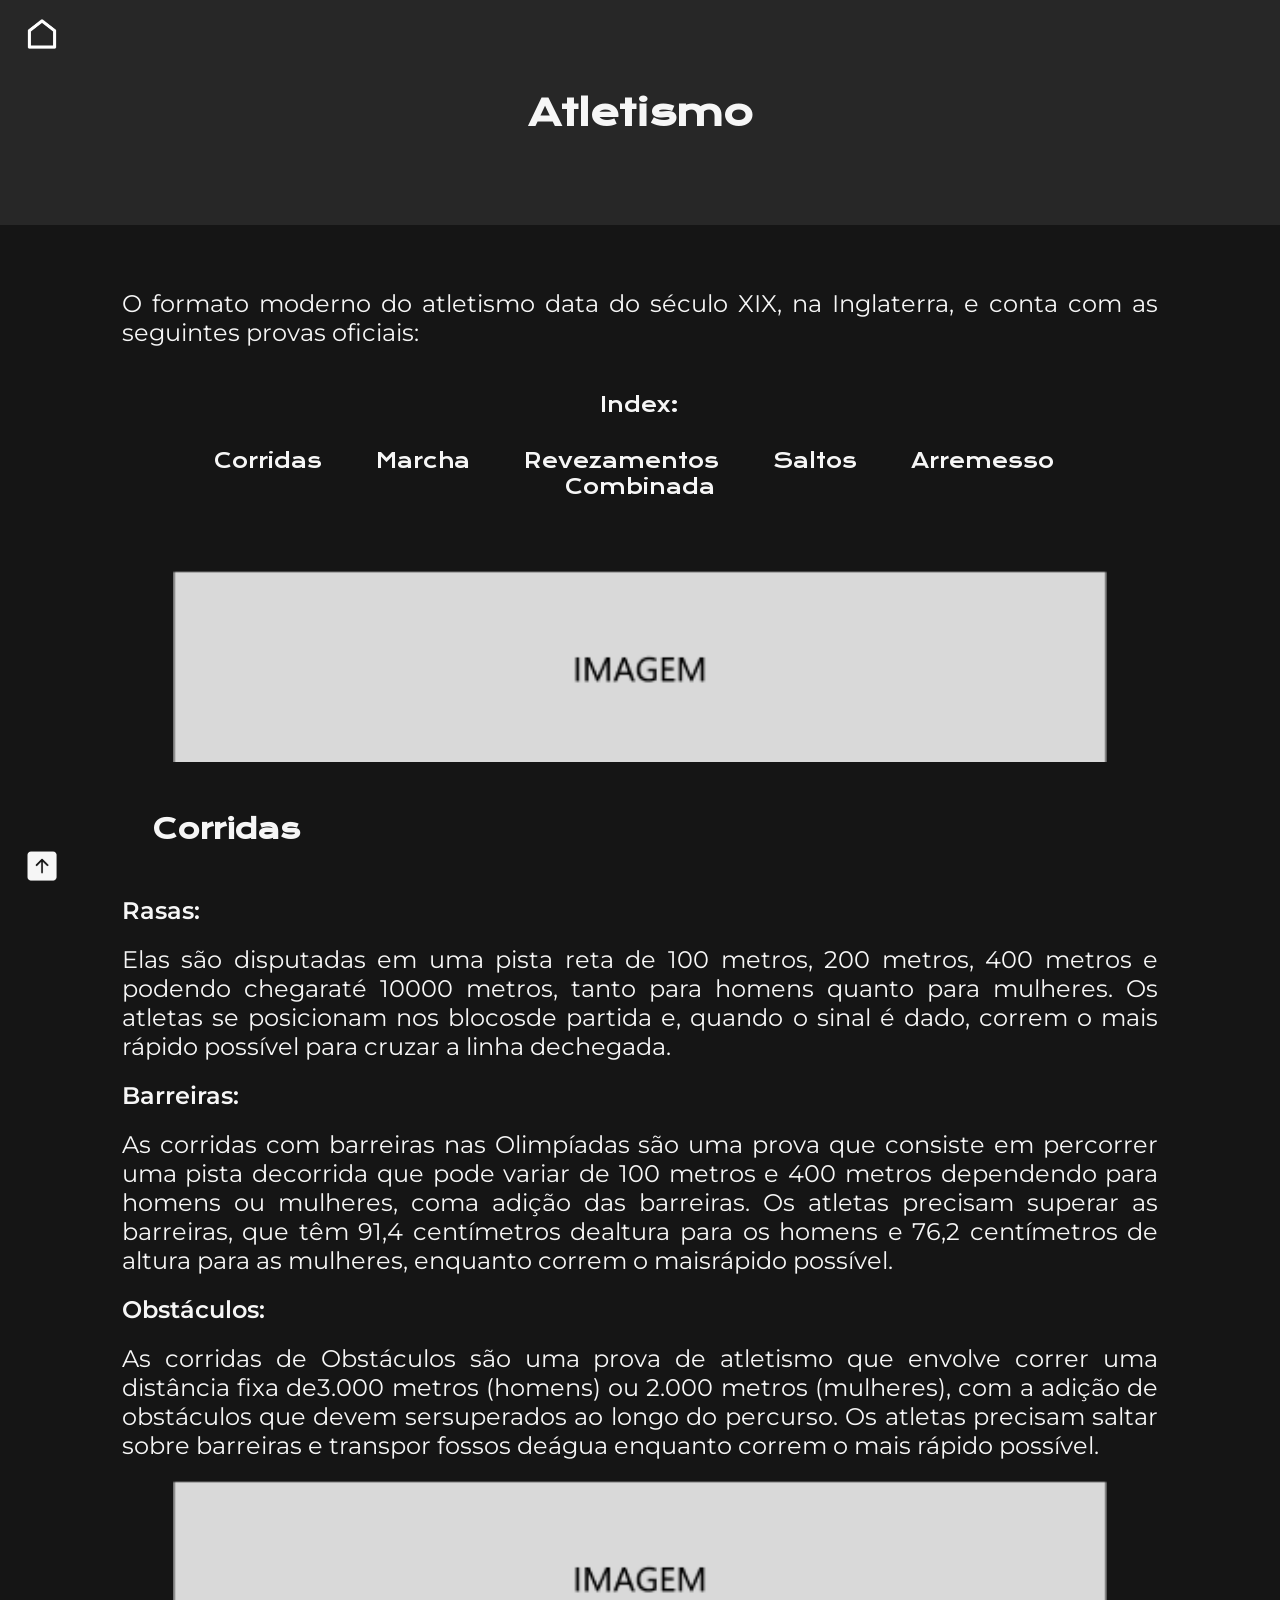
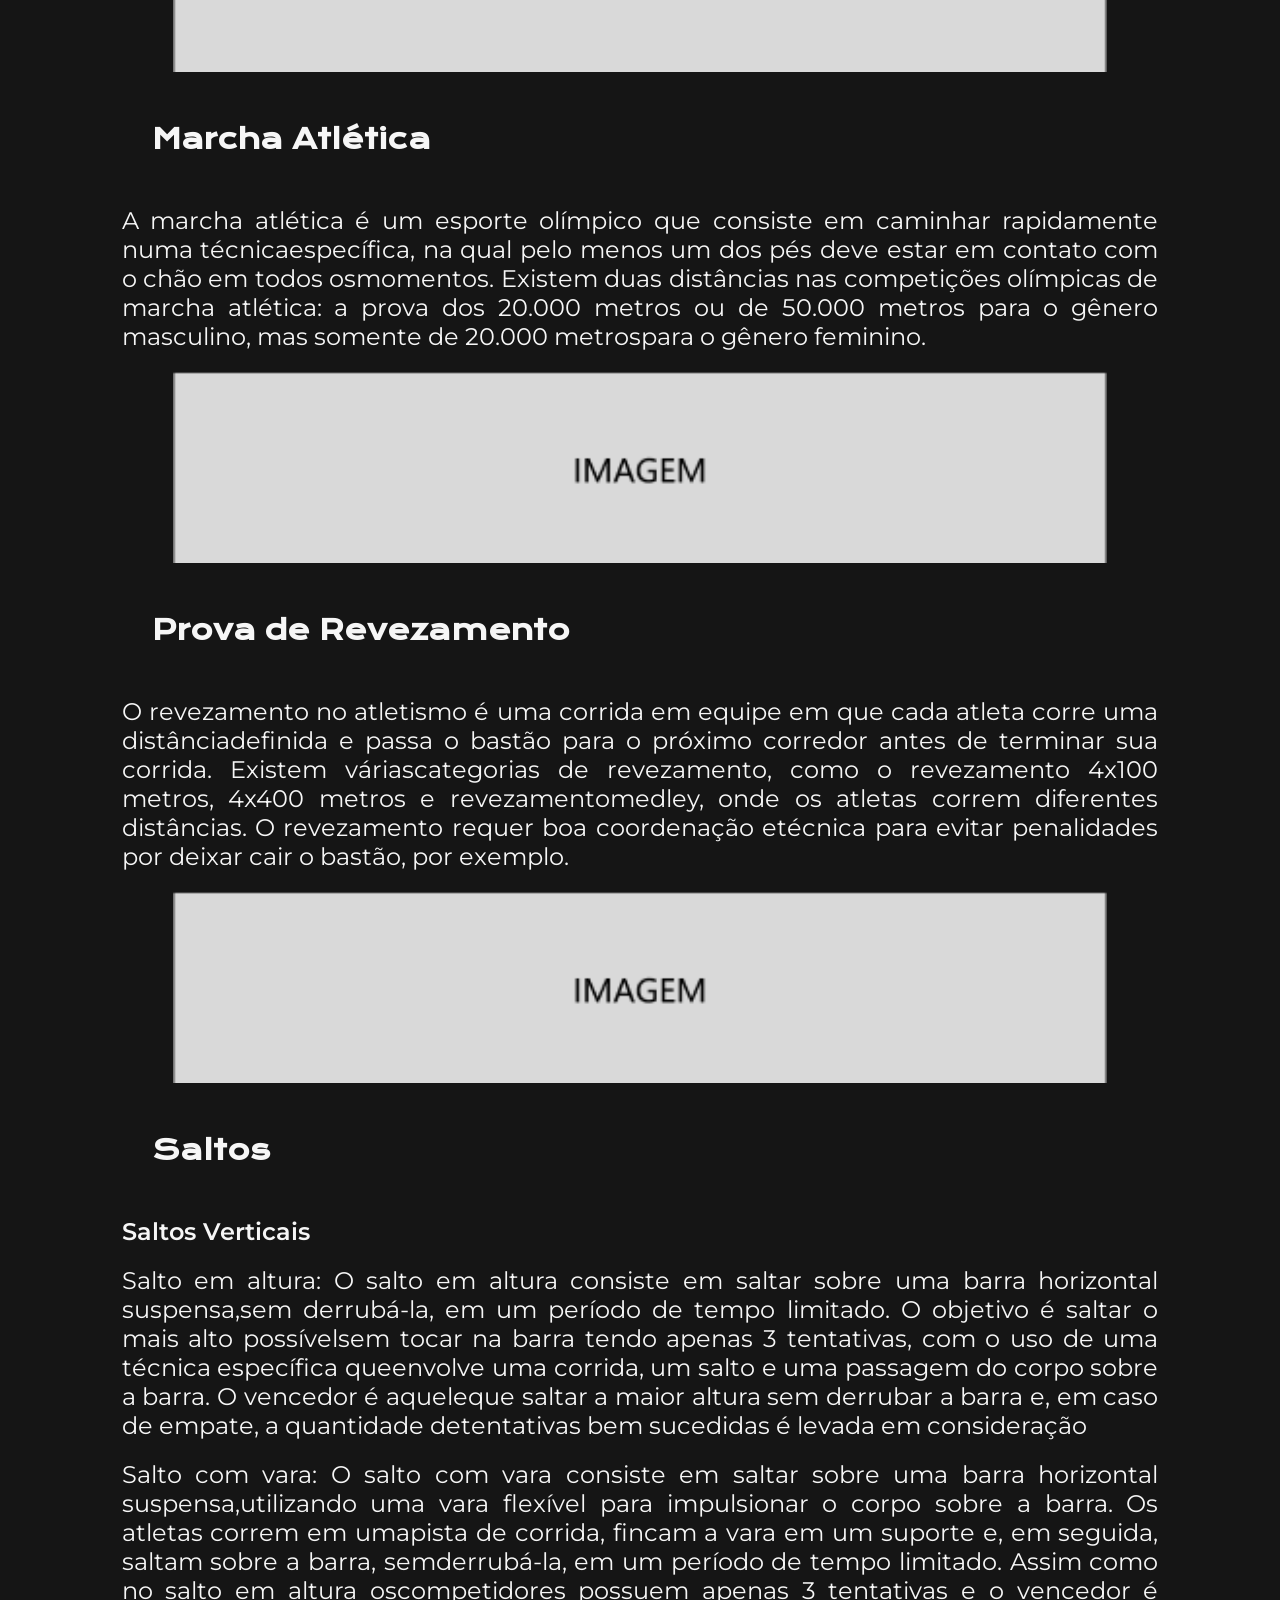
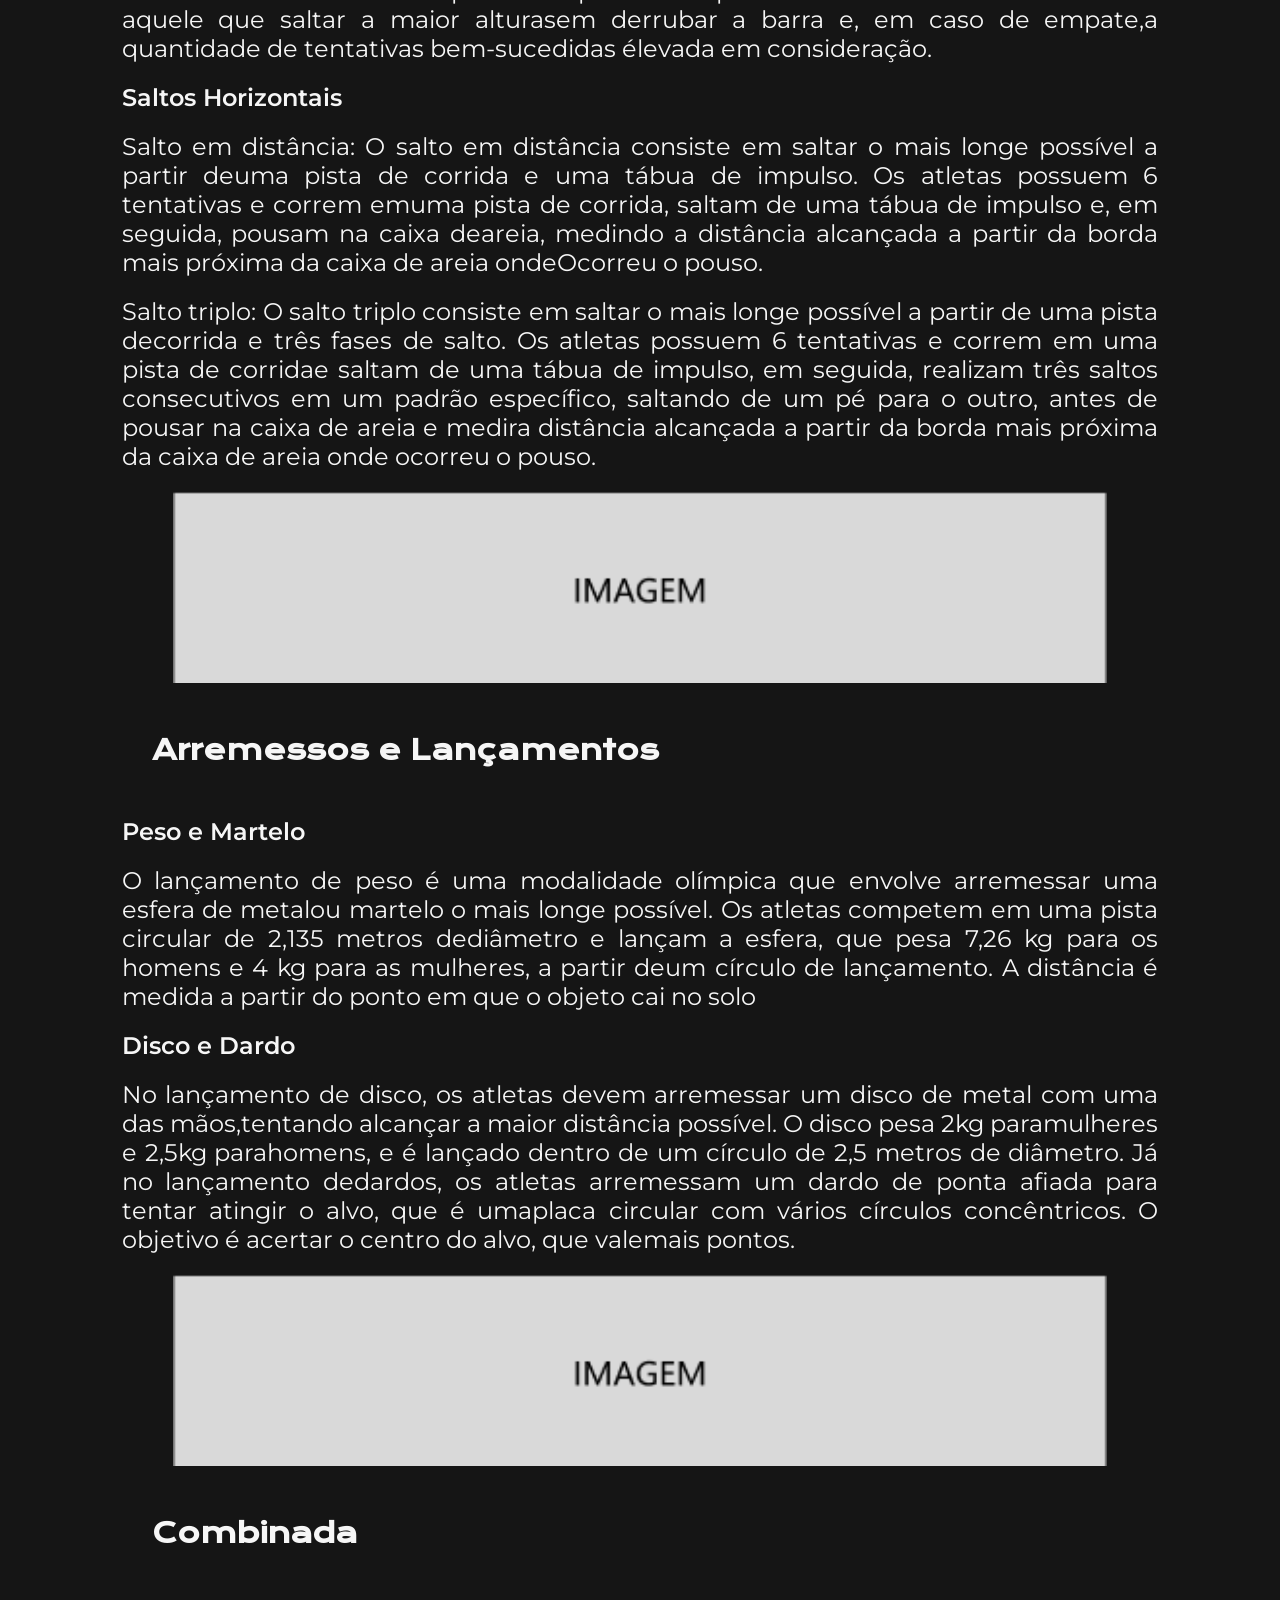
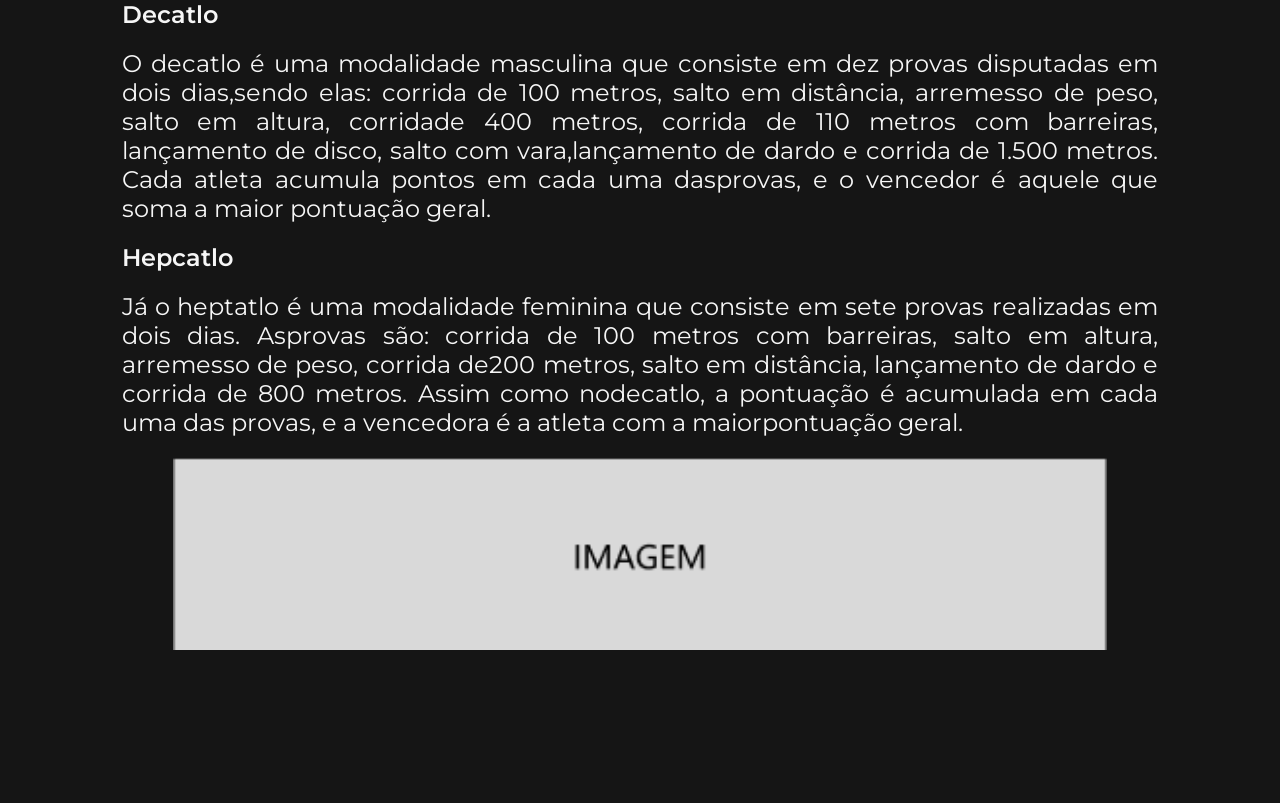
==== html/atletismo.html @ 72bf16f4 "projeto" ====
<!DOCTYPE html>
<html lang="pt-BR">
<head>
    <meta charset="UTF-8">
    <meta http-equiv="X-UA-Compatible" content="IE=edge">
    <meta name="viewport" content="width=device-width, initial-scale=1.0">
    <title>Atletismo</title>
    <link rel="stylesheet" href="/styles/style.css">
</head>
<body>

<header id="topo" class="cabecalho">
        <a href="/html/menu.html"><img class="botao__cabecalho" src="/assets/home.png" alt=""></a>
        <h1 class="apresentacao__conteudo__titulo">Atletismo</h1> 

</header>


<main class="apresentacao">
    <section class="apresentacao__conteudo">

        <p class="apresentacao__conteudo__texto">O formato moderno do atletismo data do século XIX, na Inglaterra, e conta com as seguintes provas oficiais:</p> 

        <div class="index__paginas">
            <p class="index">Index:</p>
            <a href="#corrida" class="index">Corridas</a>
            <a href="#mar__atle" class="index">Marcha</a>
            <a href="#revez" class="index">Revezamentos</a>
            <a href="#saltos" class="index">Saltos</a>
            <a href="#arrem__lanca" class="index">Arremesso</a>⠀
            <a href="#comb" class="index">Combinada</a>
        </div>


        <img class="imagens" src="/assets/imagem__placeholder.png" alt="">

        <!-- Corridas -->
        <h2 id="corrida" class="subtitulo"><strong class="destaque__texto">Corridas</strong></h2>

        <p class="apresentacao__conteudo__texto"><strong class="destaque__texto">Rasas:</strong></p>

        <p class="apresentacao__conteudo__texto">Elas são disputadas em uma pista reta de 100 metros, 200 metros, 400 metros e podendo chegaraté 10000 metros, tanto para homens quanto para mulheres. Os atletas se posicionam nos blocosde partida e, quando o sinal é dado, correm o mais rápido possível para cruzar a linha dechegada.</p>

        <p class="apresentacao__conteudo__texto"><strong class="destaque__texto">Barreiras:</strong></p>

        <p class="apresentacao__conteudo__texto">As corridas com barreiras nas Olimpíadas são uma prova que consiste em percorrer uma pista decorrida que pode variar de 100 metros e 400 metros dependendo para homens ou mulheres, coma adição das barreiras. Os atletas precisam superar as barreiras, que têm 91,4 centímetros dealtura para os homens e 76,2 centímetros de altura para as mulheres, enquanto correm o maisrápido possível.</p>  

        <p class="apresentacao__conteudo__texto"><strong class="destaque__texto">Obstáculos:</strong></p>
        
        <p class="apresentacao__conteudo__texto">As corridas de Obstáculos são uma prova de atletismo que envolve correr uma distância fixa de3.000 metros (homens) ou 2.000 metros (mulheres), com a adição de obstáculos que devem sersuperados ao longo do percurso. Os atletas precisam saltar sobre barreiras e transpor fossos deágua enquanto correm o mais rápido possível.</p>




        <img class="imagens" src="/assets/imagem__placeholder.png" alt="">



        <!-- Marcha Atlética -->
        <h2 id="mar__atle" class="subtitulo"><strong class="destaque__texto">Marcha Atlética</strong></h2>

        <p class="apresentacao__conteudo__texto">A marcha atlética é um esporte olímpico que consiste em caminhar rapidamente numa técnicaespecífica, na qual pelo menos um dos pés deve estar em contato com o chão em todos osmomentos. Existem duas distâncias nas competições olímpicas de marcha atlética: a prova dos 20.000 metros ou de 50.000 metros para o gênero masculino, mas somente de 20.000 metrospara o gênero feminino.</p>



        <img class="imagens" src="/assets/imagem__placeholder.png" alt="">



        <!-- Prova de Revezamento -->
        <h2 id="revez" class="subtitulo"><strong class="destaque__texto">Prova de Revezamento </strong></h2>

        <p class="apresentacao__conteudo__texto">O revezamento no atletismo é uma corrida em equipe em que cada atleta corre uma distânciadefinida e passa o bastão para o próximo corredor antes de terminar sua corrida. Existem váriascategorias de revezamento, como o revezamento 4x100 metros, 4x400 metros e revezamentomedley, onde os atletas correm diferentes distâncias. O revezamento requer boa coordenação etécnica para evitar penalidades por deixar cair o bastão, por exemplo.</p>


        <img class="imagens" src="/assets/imagem__placeholder.png" alt="">


        <!-- Saltos -->
        <h2 id="saltos" class="subtitulo"><strong class="destaque__texto">Saltos </strong></h2>

        <p class="apresentacao__conteudo__texto"><strong class="destaque__texto">Saltos Verticais</strong></p>
        
        <p class="apresentacao__conteudo__texto">Salto em altura: O salto em altura consiste em saltar sobre uma barra horizontal suspensa,sem derrubá-la, em um período de tempo limitado. O objetivo é saltar o mais alto possívelsem tocar na barra tendo apenas 3 tentativas, com o uso de uma técnica específica queenvolve uma corrida, um salto e uma passagem do corpo sobre a barra. O vencedor é aqueleque saltar a maior altura sem derrubar a barra e, em caso de empate, a quantidade detentativas bem sucedidas é levada em consideração</p>

        <p class="apresentacao__conteudo__texto">Salto com vara: O salto com vara consiste em saltar sobre uma barra horizontal suspensa,utilizando uma vara flexível para impulsionar o corpo sobre a barra. Os atletas correm em umapista de corrida, fincam a vara em um suporte e, em seguida, saltam sobre a barra, semderrubá-la, em um período de tempo limitado. Assim como no salto em altura oscompetidores possuem apenas 3 tentativas e o vencedor é aquele que saltar a maior alturasem derrubar a barra e, em caso de empate,a quantidade de tentativas bem-sucedidas élevada em consideração.</p>


        <p class="apresentacao__conteudo__texto"><strong class="destaque__texto">Saltos Horizontais</strong></p>

        <p class="apresentacao__conteudo__texto">Salto em distância: O salto em distância consiste em saltar o mais longe possível a partir deuma pista de corrida e uma tábua de impulso. Os atletas possuem 6 tentativas e correm emuma pista de corrida, saltam de uma tábua de impulso e, em seguida, pousam na caixa deareia, medindo a distância alcançada a partir da borda mais próxima da caixa de areia ondeOcorreu o pouso.</p>

       <p class="apresentacao__conteudo__texto">Salto triplo: O salto triplo consiste em saltar o mais longe possível a partir de uma pista decorrida e três fases de salto. Os atletas possuem 6 tentativas e correm em uma pista de corridae saltam de uma tábua de impulso, em seguida, realizam três saltos consecutivos em um padrão específico, saltando de um pé para o outro, antes de pousar na caixa de areia e medira distância alcançada a partir da borda mais próxima da caixa de areia onde ocorreu o pouso.</p>

        <img class="imagens" src="/assets/imagem__placeholder.png" alt="">


        <!-- Arremessos e Lançamentos -->
        <h2 id="arrem__lanca" class="subtitulo"><strong class="destaque__texto">Arremessos e Lançamentos </strong></h2>

        <p class="apresentacao__conteudo__texto"><strong class="destaque__texto">Peso e Martelo</strong></p>

        <p class="apresentacao__conteudo__texto">O lançamento de peso é uma modalidade olímpica que envolve arremessar uma esfera de metalou martelo o mais longe possível. Os atletas competem em uma pista circular de 2,135 metros dediâmetro e lançam a esfera, que pesa 7,26 kg para os homens e 4 kg para as mulheres, a partir deum círculo de lançamento. A distância é medida a partir do ponto em que o objeto cai no solo</p>

        <p class="apresentacao__conteudo__texto"><strong class="destaque__texto">Disco e Dardo</strong></p>

        <p class="apresentacao__conteudo__texto">No lançamento de disco, os atletas devem arremessar um disco de metal com uma das mãos,tentando alcançar a maior distância possível. O disco pesa 2kg paramulheres e 2,5kg parahomens, e é lançado dentro de um círculo de 2,5 metros de diâmetro. Já no lançamento dedardos, os atletas arremessam um dardo de ponta afiada para tentar atingir o alvo, que é umaplaca circular com vários círculos concêntricos. O objetivo é acertar o centro do alvo, que valemais pontos.</p>


        <img class="imagens" src="/assets/imagem__placeholder.png" alt="">


        <!-- Combinada -->
        <h2 id="comb" class="subtitulo"><strong class="destaque__texto">Combinada </strong></h2>

        <p class="apresentacao__conteudo__texto"><strong class="destaque__texto">Decatlo</strong></p>

        <p class="apresentacao__conteudo__texto">O decatlo é uma modalidade masculina que consiste em dez provas disputadas em dois dias,sendo elas: corrida de 100 metros, salto em distância, arremesso de peso, salto em altura, corridade 400 metros, corrida de 110 metros com barreiras, lançamento de disco, salto com vara,lançamento de dardo e corrida de 1.500 metros. Cada atleta acumula pontos em cada uma dasprovas, e o vencedor é aquele que soma a maior pontuação geral.</p>

        <p class="apresentacao__conteudo__texto"><strong class="destaque__texto">Hepcatlo</strong></p>

        <p class="apresentacao__conteudo__texto">Já o heptatlo é uma modalidade feminina que consiste em sete provas realizadas em dois dias. Asprovas são: corrida de 100 metros com barreiras, salto em altura, arremesso de peso, corrida de200 metros, salto em distância, lançamento de dardo e corrida de 800 metros. Assim como nodecatlo, a pontuação é acumulada em cada uma das provas, e a vencedora é a atleta com a maiorpontuação geral.</p>
    

        <img class="imagens" src="/assets/imagem__placeholder.png" alt="">


    </section>
</main>

<footer class="rodape">
    <a href="#topo"><img class="botao__rodape" src="/assets/seta.png"></a>
</footer>

</body>
</html>
---- styles/style.css ----
@import url('https://fonts.googleapis.com/css2?family=Krona+One&family=Montserrat:wght@400;600&display=swap');


:root {
    --cor-background: #151515;
    --cor-fundo: #272727;
    --cor-texto: #f6f6f6;
    /* --cor-destaque: #ff8a5b; */
    /* --cor-hover: #272727; */

    --fonte-titulo: 'Krona One', sans-serif;
    --fonte-texto: 'Montserrat', sans-serif;
}

* {
    padding: 0;
    margin: 0;
}

html {
    scroll-behavior: smooth;
    box-sizing: border-box;
    height: 100%;
}

body {
    box-sizing: border-box;
    background-color: var(--cor-background);
    color: var(--cor-texto);
    -ms-overflow-style: none;
    scrollbar-width: none;  
}

body::-webkit-scrollbar {
    display: none;
    
}

li {
    margin-bottom: 15px;
}

/* geral inicio */
.apresentacao {
    align-items: center;
    padding: 5%;
    display: flex;
    min-height: 100vh;
    width: 90%;
    margin: 0 auto;
}

.apresentacao__conteudo {
    text-align: start;
    margin: 0 auto;
    width: 90%;
    min-height: 100vh;
    display: flex;
    flex-direction: column;
    gap: 20px;
}

.inicial {
    text-align: start;
    margin: 0 auto;
    width: 100%;
    min-height: 100vh;
    display: flex;
    flex-direction: column;
    gap: 20px;

}

.menu {
    padding: 2%;
}

/* geral fim */

/* pagina inical (inicio) */

.menu__esportes {
    width: 90vw;
    height: 30vh;
    margin: 0 auto;
    display: flex;
    justify-content: center;
    gap: 32px;
}

.menu__olimpiadas {
    width: 90vw;
    height: 30vh;
    margin: 0 auto;
    display: flex;
    justify-content: center;
}

.icone__esportes {
    width: 30vw;
    height: 30vh;
    text-align: center;
    background-color: var(--cor-fundo);
    color: var(--cor-texto);
    font-family: var(--fonte-titulo);
    font-size: 2.5rem;
    border: black 2px solid;
    border-radius: 10px;
}

.icone__esportes:hover {
    cursor: pointer;
    transition: 0.7s;
    width: 35vw;
    height: 30vh;
    align-items: center;
}

.icone__olimpiadas {
    width: 94.5vw;
    height: 30vh;
    text-align: center;
    background-color: var(--cor-fundo);
    color: var(--cor-texto);
    font-family: var(--fonte-titulo);
    font-size: 2.5rem;
    border: black 2px solid;
    border-radius: 10px;
}

.icone__olimpiadas:hover {
    cursor: pointer;
    transition: 0.7s;
    width: 99vw;
    height: 30vh;
    padding: 2%;
    align-items: center;
}

.pequeno {
    font-size: 1rem;
}

.rodape__inicial {
    font-family: var(--fonte-titulo);
    color: var(--cor-texto);
    font-size: 0.7rem;
    text-align: center;
    padding-bottom: 1%;
}

/* pagina inical (fim) */

.escuro {
    color:#000000;
}

.index__paginas {
    flex-direction: row;
    align-items: center;
    margin: 0 auto;
    width: 100%;
    text-align: center;
    gap: 10px;
    padding-bottom: 50px;
}

.index {
    text-align: center;
    text-decoration: none;
    color: var(--cor-texto);
    font-size: 1.5rem;
    font-family: var(--fonte-titulo);
    padding: 25px;
    margin: 0 auto;
    padding-bottom: 30px;

}

.cabecalho {
    padding: 7%;
    display: flex;
    justify-content: center;
    align-items: center;
    text-align: center;
    background-color: var(--cor-fundo);
}

.botao__cabecalho {
    width: 32px;
    object-fit: contain;
    position: absolute;
    left: 2%;
    top: 2%;
}

.apresentacao__conteudo__titulo {
    font-size: 2.25rem;
    font-family: var(--fonte-titulo);
    text-align: justify;
    text-justify: inter-word;
    text-align: center;
}

.apresentacao__conteudo__texto {
    font-size: 1.5rem;
    font-family: var(--fonte-texto);
    text-align: justify;
    text-justify: inter-word;

}

.subtitulo {
    font-size: 1.7rem;
    font-family: var(--fonte-titulo);
    padding: 30px;
}

.sub__subtitulo {
    font-size: 1.4rem;
    font-family: var(--fonte-titulo);
    padding: 30px;
}

.destaque__texto {
    font-weight: 600;
}

.rodape {
    align-items: start;
    padding: 5% 0 2% 0;
}

.botao__rodape {
    width: 32px;
    object-fit: contain;
    position: fixed;
    left: 2%;
    bottom: 2%;
}

.imagens {
    width: 90%;
    object-fit: contain;
    align-items: center;
    margin: 0 auto;
}


@media (max-width: 1440px) {

    .index {
        font-size: 1.25rem;
    }
}

@media (max-width: 1024px) {

    .index {
        font-size: 1rem;
    }
}

@media (max-width: 768px) {

    .index {
        font-size: 0.8rem;
        padding: 10px;
    }
}

@media (max-width: 425px) {

    .index {
        font-size: 0.8rem;
        padding: 10px;

    }

    .apresentacao__conteudo__titulo {
        font-size: 1.7rem;
    }
    
    .apresentacao__conteudo__texto {
        font-size: 1rem;
    
    }
    
    .subtitulo {
        font-size: 1.2rem;

        padding: 20px;
    }
    
    .sub__subtitulo {
        font-size: 0.9rem;
        padding: 20px;
    }
    
}
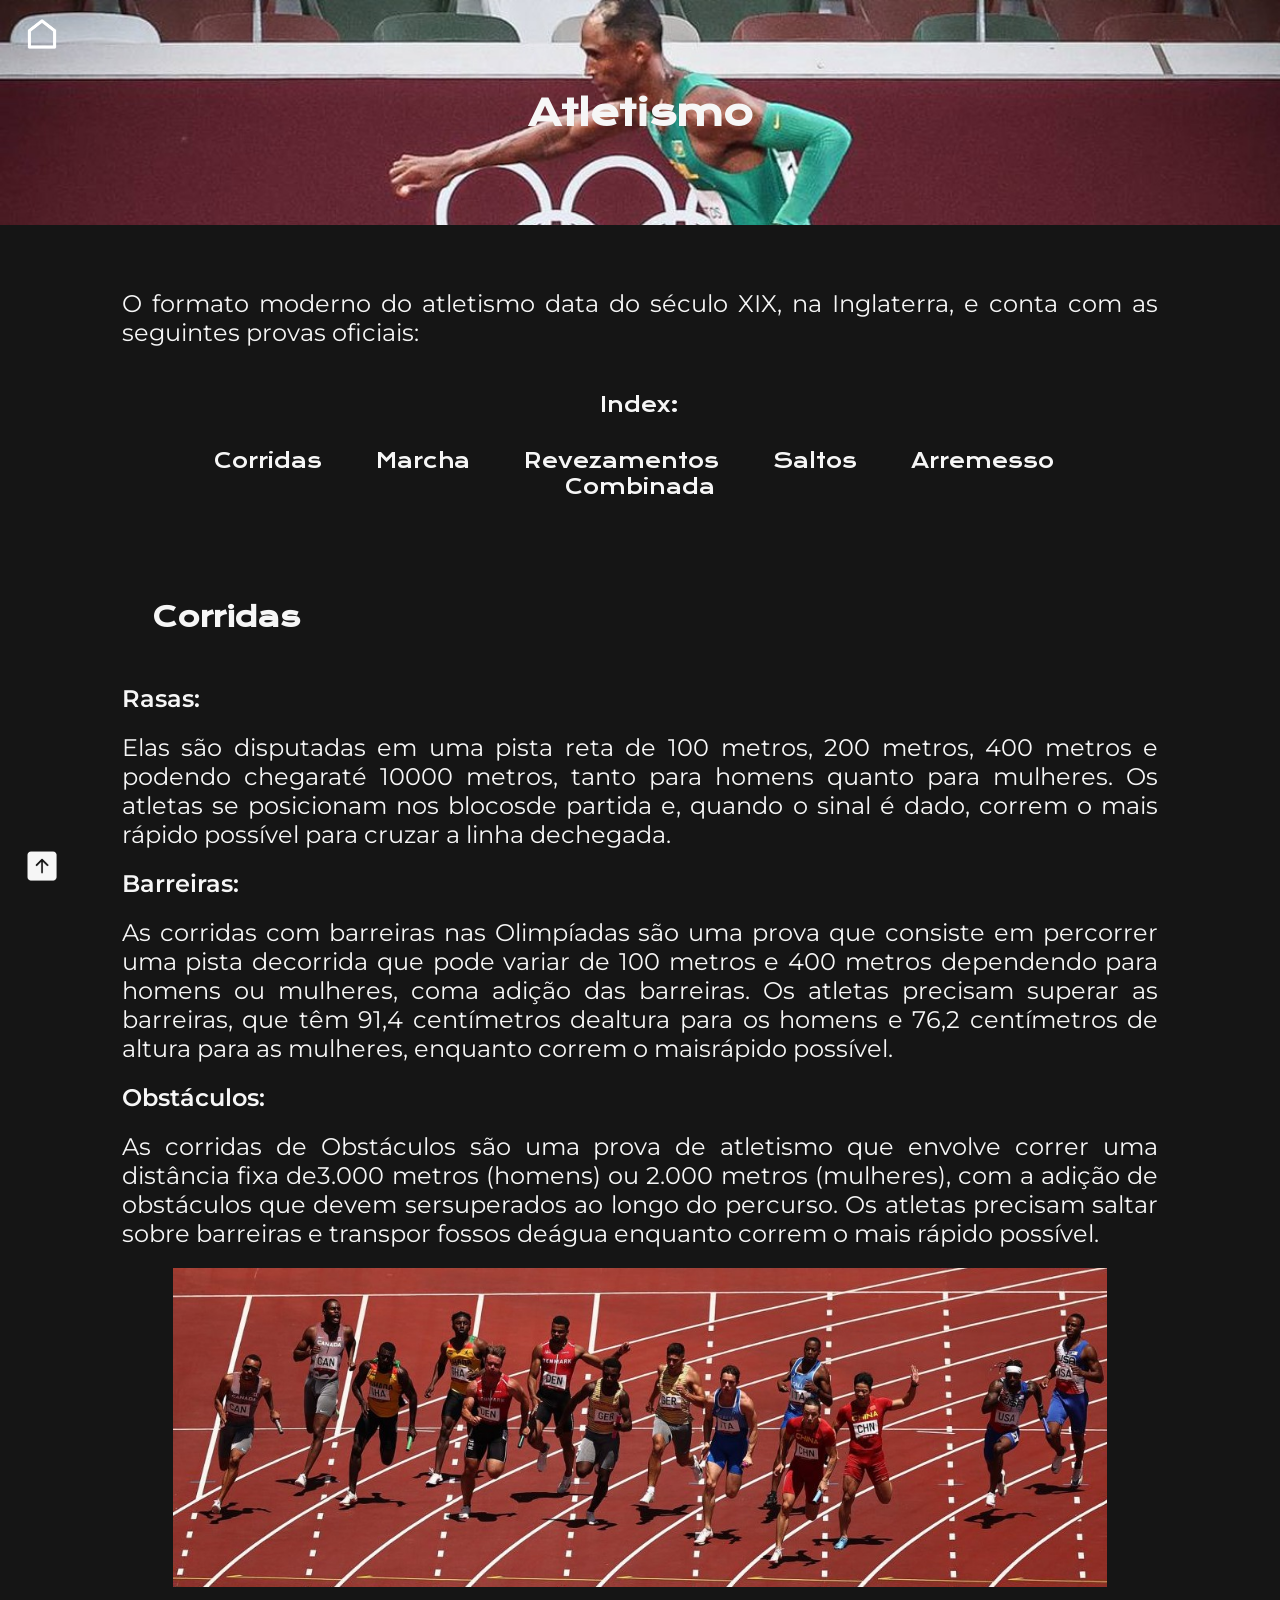
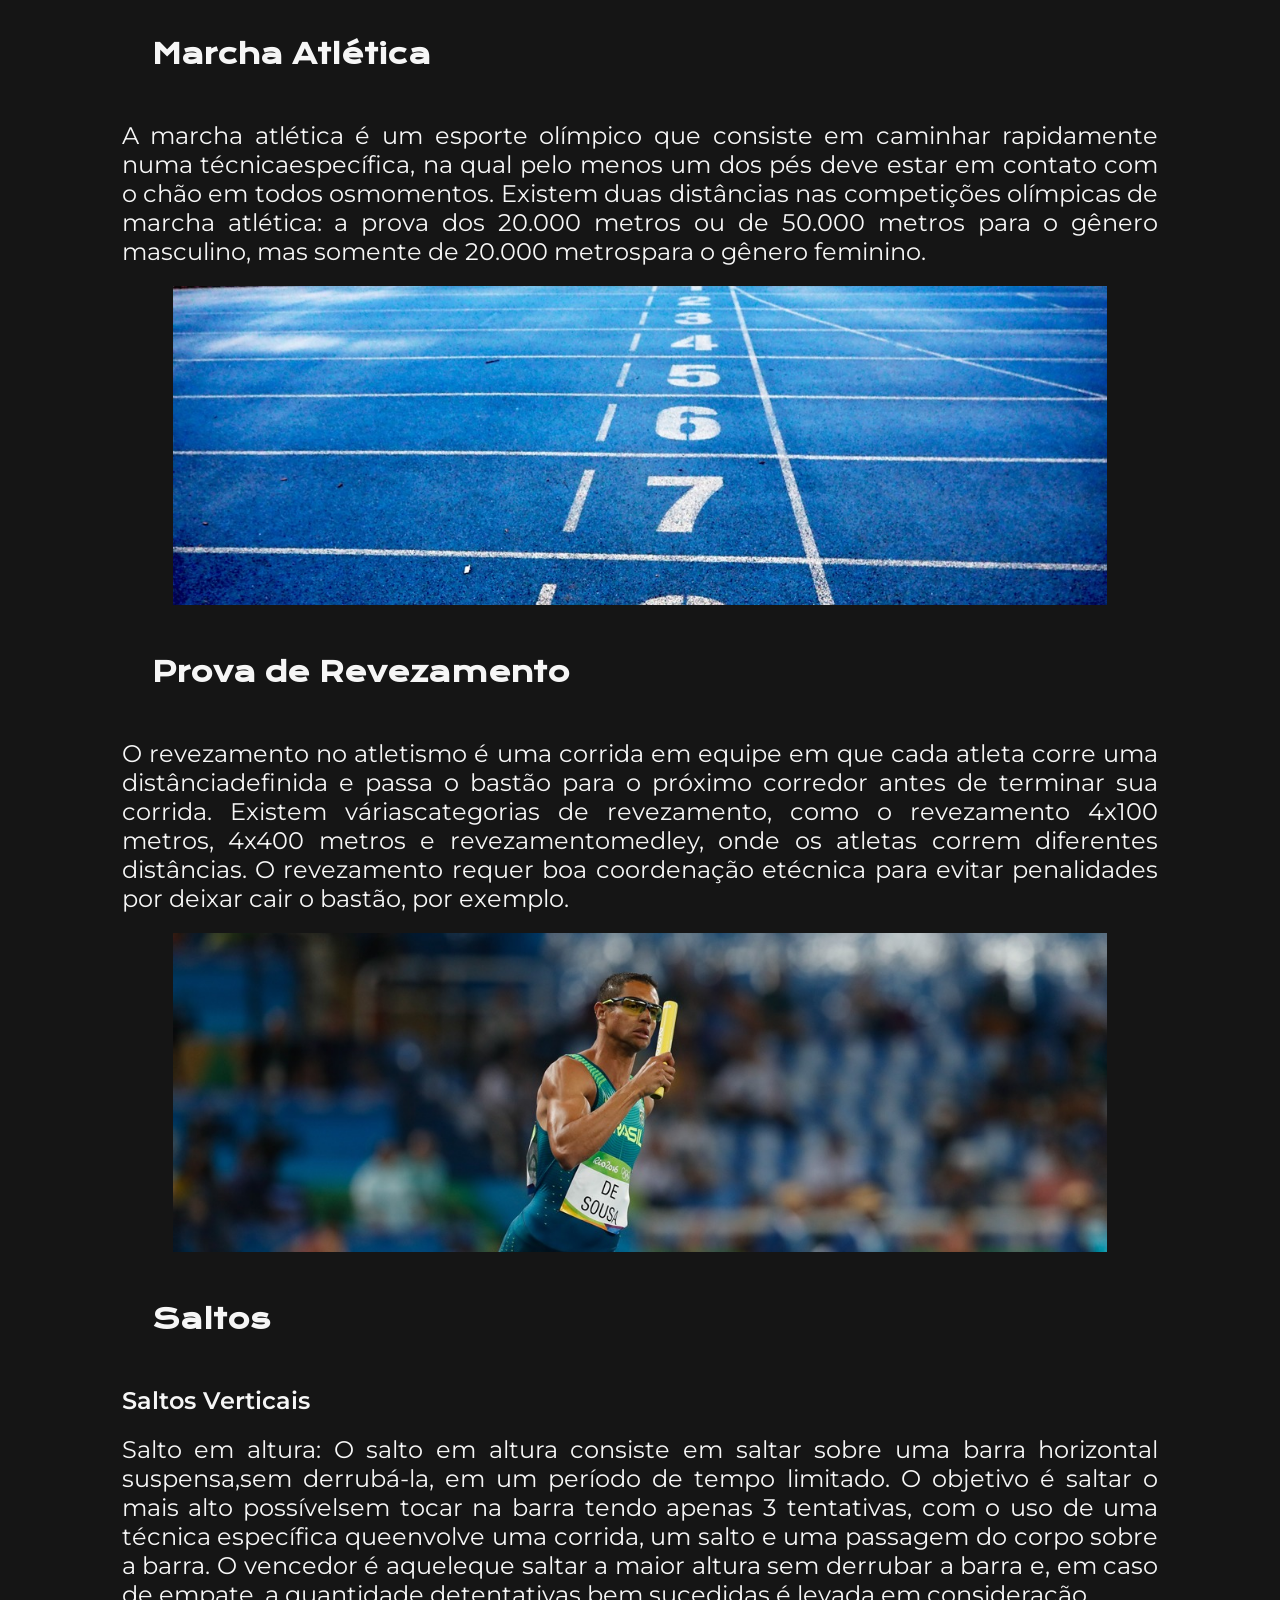
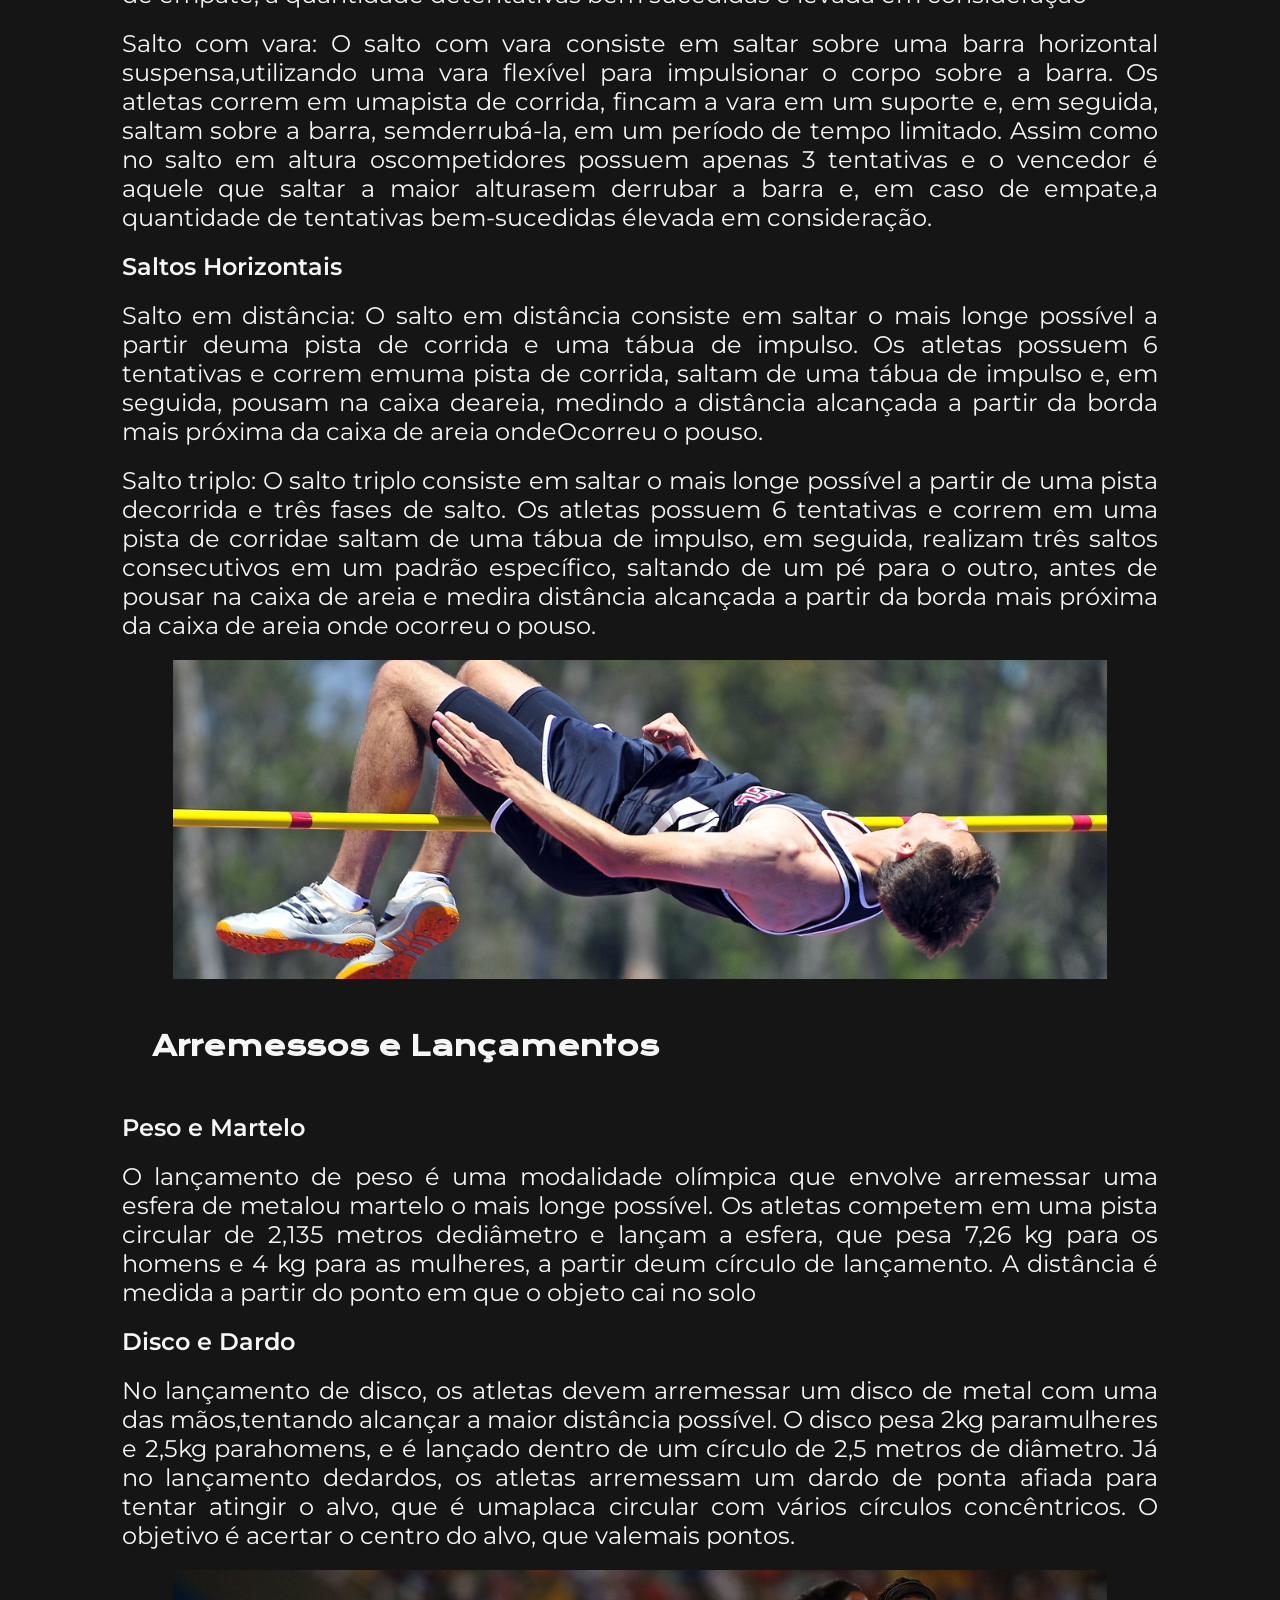
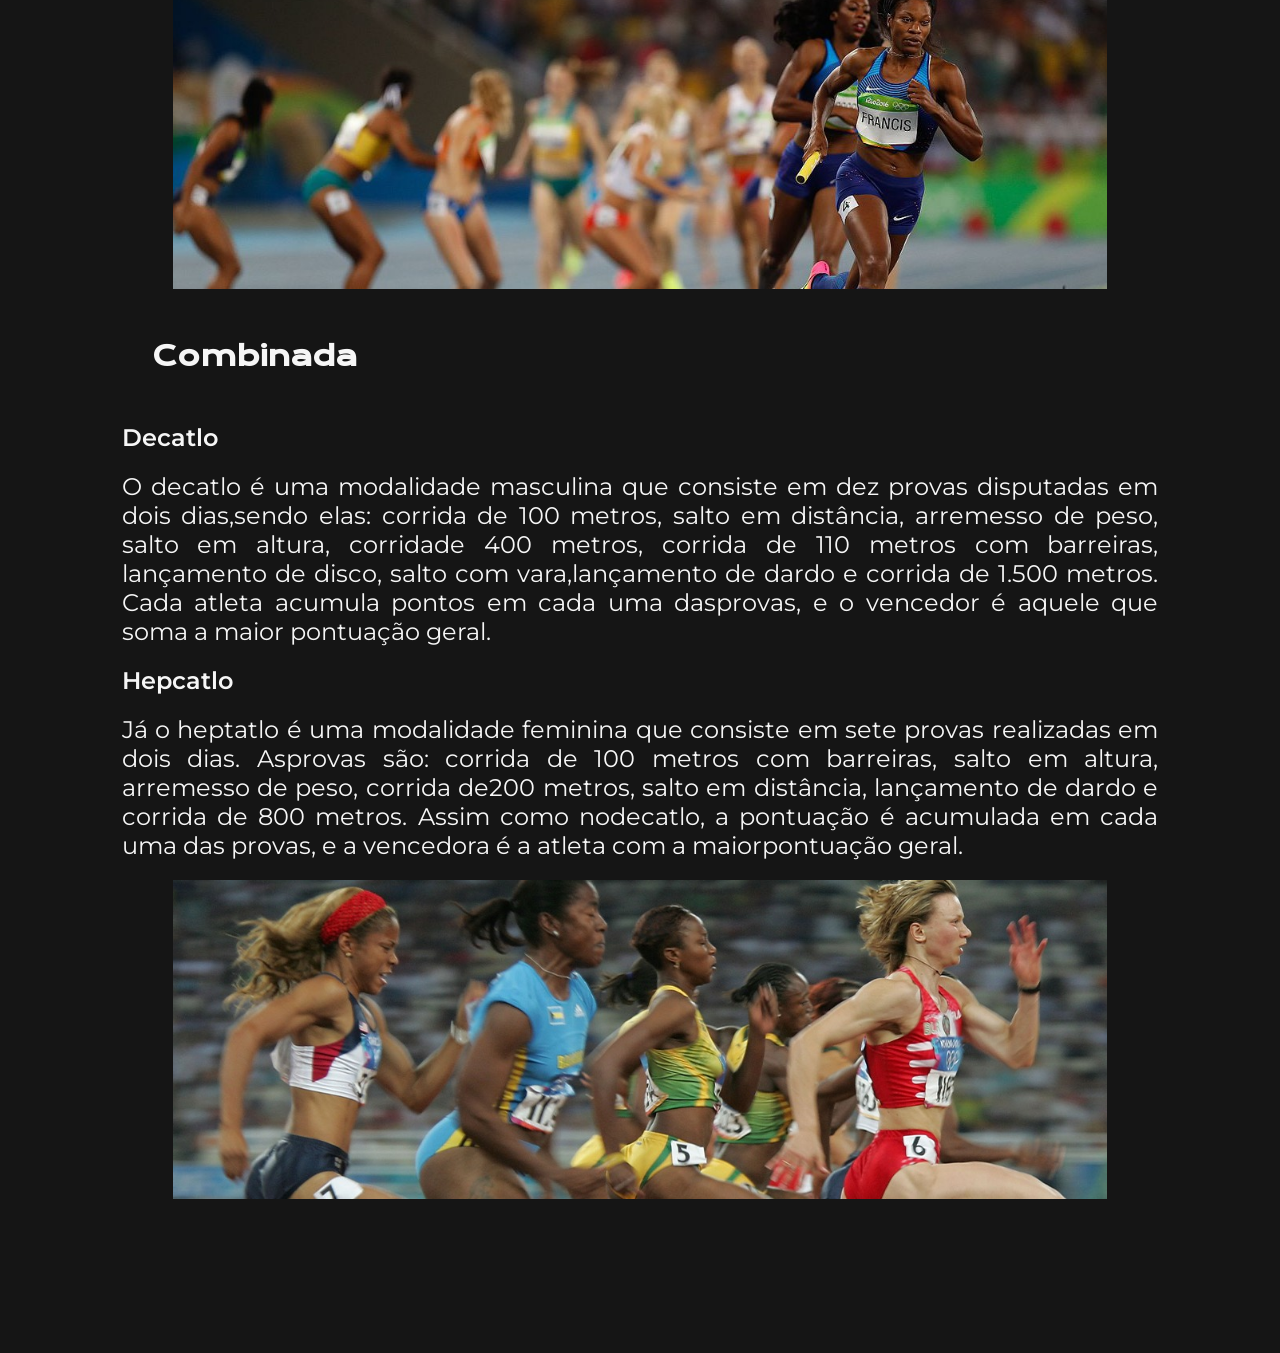
==== commit 14fa5aff: "projeto quase pronto" ====
--- a/html/atletismo.html
+++ b/html/atletismo.html
@@ -9,7 +9,7 @@
 </head>
 <body>
 
-<header id="topo" class="cabecalho">
+<header id="topo" class="cabecalho" style="background-image: url(/assets/imagens_cabecalhos/cabecalho_atletismo.jpeg);">
         <a href="/html/menu.html"><img class="botao__cabecalho" src="/assets/home.png" alt=""></a>
         <h1 class="apresentacao__conteudo__titulo">Atletismo</h1> 
 
@@ -32,7 +32,6 @@
         </div>
 
 
-        <img class="imagens" src="/assets/imagem__placeholder.png" alt="">
 
         <!-- Corridas -->
         <h2 id="corrida" class="subtitulo"><strong class="destaque__texto">Corridas</strong></h2>
@@ -52,7 +51,7 @@
 
 
 
-        <img class="imagens" src="/assets/imagem__placeholder.png" alt="">
+        <img class="imagens" src="/assets/atletismo/corrida.jpeg" alt="homens correndo">
 
 
 
@@ -63,7 +62,7 @@
 
 
 
-        <img class="imagens" src="/assets/imagem__placeholder.png" alt="">
+        <img class="imagens" src="/assets/atletismo/pista de corrida.jpeg" alt="pista de corrida">
 
 
 
@@ -73,7 +72,7 @@
         <p class="apresentacao__conteudo__texto">O revezamento no atletismo é uma corrida em equipe em que cada atleta corre uma distânciadefinida e passa o bastão para o próximo corredor antes de terminar sua corrida. Existem váriascategorias de revezamento, como o revezamento 4x100 metros, 4x400 metros e revezamentomedley, onde os atletas correm diferentes distâncias. O revezamento requer boa coordenação etécnica para evitar penalidades por deixar cair o bastão, por exemplo.</p>
 
 
-        <img class="imagens" src="/assets/imagem__placeholder.png" alt="">
+        <img class="imagens" src="/assets/atletismo/revezamento.jpeg" alt="prova de revezamento">
 
 
         <!-- Saltos -->
@@ -92,7 +91,7 @@
 
        <p class="apresentacao__conteudo__texto">Salto triplo: O salto triplo consiste em saltar o mais longe possível a partir de uma pista decorrida e três fases de salto. Os atletas possuem 6 tentativas e correm em uma pista de corridae saltam de uma tábua de impulso, em seguida, realizam três saltos consecutivos em um padrão específico, saltando de um pé para o outro, antes de pousar na caixa de areia e medira distância alcançada a partir da borda mais próxima da caixa de areia onde ocorreu o pouso.</p>
 
-        <img class="imagens" src="/assets/imagem__placeholder.png" alt="">
+        <img class="imagens" src="/assets/atletismo/salto.jpeg" alt="homem saltando">
 
 
         <!-- Arremessos e Lançamentos -->
@@ -107,8 +106,7 @@
         <p class="apresentacao__conteudo__texto">No lançamento de disco, os atletas devem arremessar um disco de metal com uma das mãos,tentando alcançar a maior distância possível. O disco pesa 2kg paramulheres e 2,5kg parahomens, e é lançado dentro de um círculo de 2,5 metros de diâmetro. Já no lançamento dedardos, os atletas arremessam um dardo de ponta afiada para tentar atingir o alvo, que é umaplaca circular com vários círculos concêntricos. O objetivo é acertar o centro do alvo, que valemais pontos.</p>
 
 
-        <img class="imagens" src="/assets/imagem__placeholder.png" alt="">
-
+        <img class="imagens" src="/assets/atletismo/revezamento_feminino.jpeg" alt="revezamento feminino">
 
         <!-- Combinada -->
         <h2 id="comb" class="subtitulo"><strong class="destaque__texto">Combinada </strong></h2>
@@ -122,7 +120,7 @@
         <p class="apresentacao__conteudo__texto">Já o heptatlo é uma modalidade feminina que consiste em sete provas realizadas em dois dias. Asprovas são: corrida de 100 metros com barreiras, salto em altura, arremesso de peso, corrida de200 metros, salto em distância, lançamento de dardo e corrida de 800 metros. Assim como nodecatlo, a pontuação é acumulada em cada uma das provas, e a vencedora é a atleta com a maiorpontuação geral.</p>
     
 
-        <img class="imagens" src="/assets/imagem__placeholder.png" alt="">
+        <img class="imagens" src="/assets/atletismo/corrida_feminina.jpeg" alt="mulheres correndo">
 
 
     </section>
--- a/styles/style.css
+++ b/styles/style.css
@@ -106,18 +106,17 @@
     font-size: 2.5rem;
     border: black 2px solid;
     border-radius: 10px;
+    background-size: cover;
+
 }
 
 .icone__esportes:hover {
     cursor: pointer;
     transition: 0.7s;
-    width: 35vw;
-    height: 30vh;
-    align-items: center;
 }
 
 .icone__olimpiadas {
-    width: 94.5vw;
+    width: 94.4vw;
     height: 30vh;
     text-align: center;
     background-color: var(--cor-fundo);
@@ -126,15 +125,13 @@
     font-size: 2.5rem;
     border: black 2px solid;
     border-radius: 10px;
+    background-size:contain;
+    background-repeat:space;
 }
 
 .icone__olimpiadas:hover {
     cursor: pointer;
     transition: 0.7s;
-    width: 99vw;
-    height: 30vh;
-    padding: 2%;
-    align-items: center;
 }
 
 .pequeno {
@@ -184,6 +181,7 @@
     align-items: center;
     text-align: center;
     background-color: var(--cor-fundo);
+    background-size: cover;
 }
 
 .botao__cabecalho {
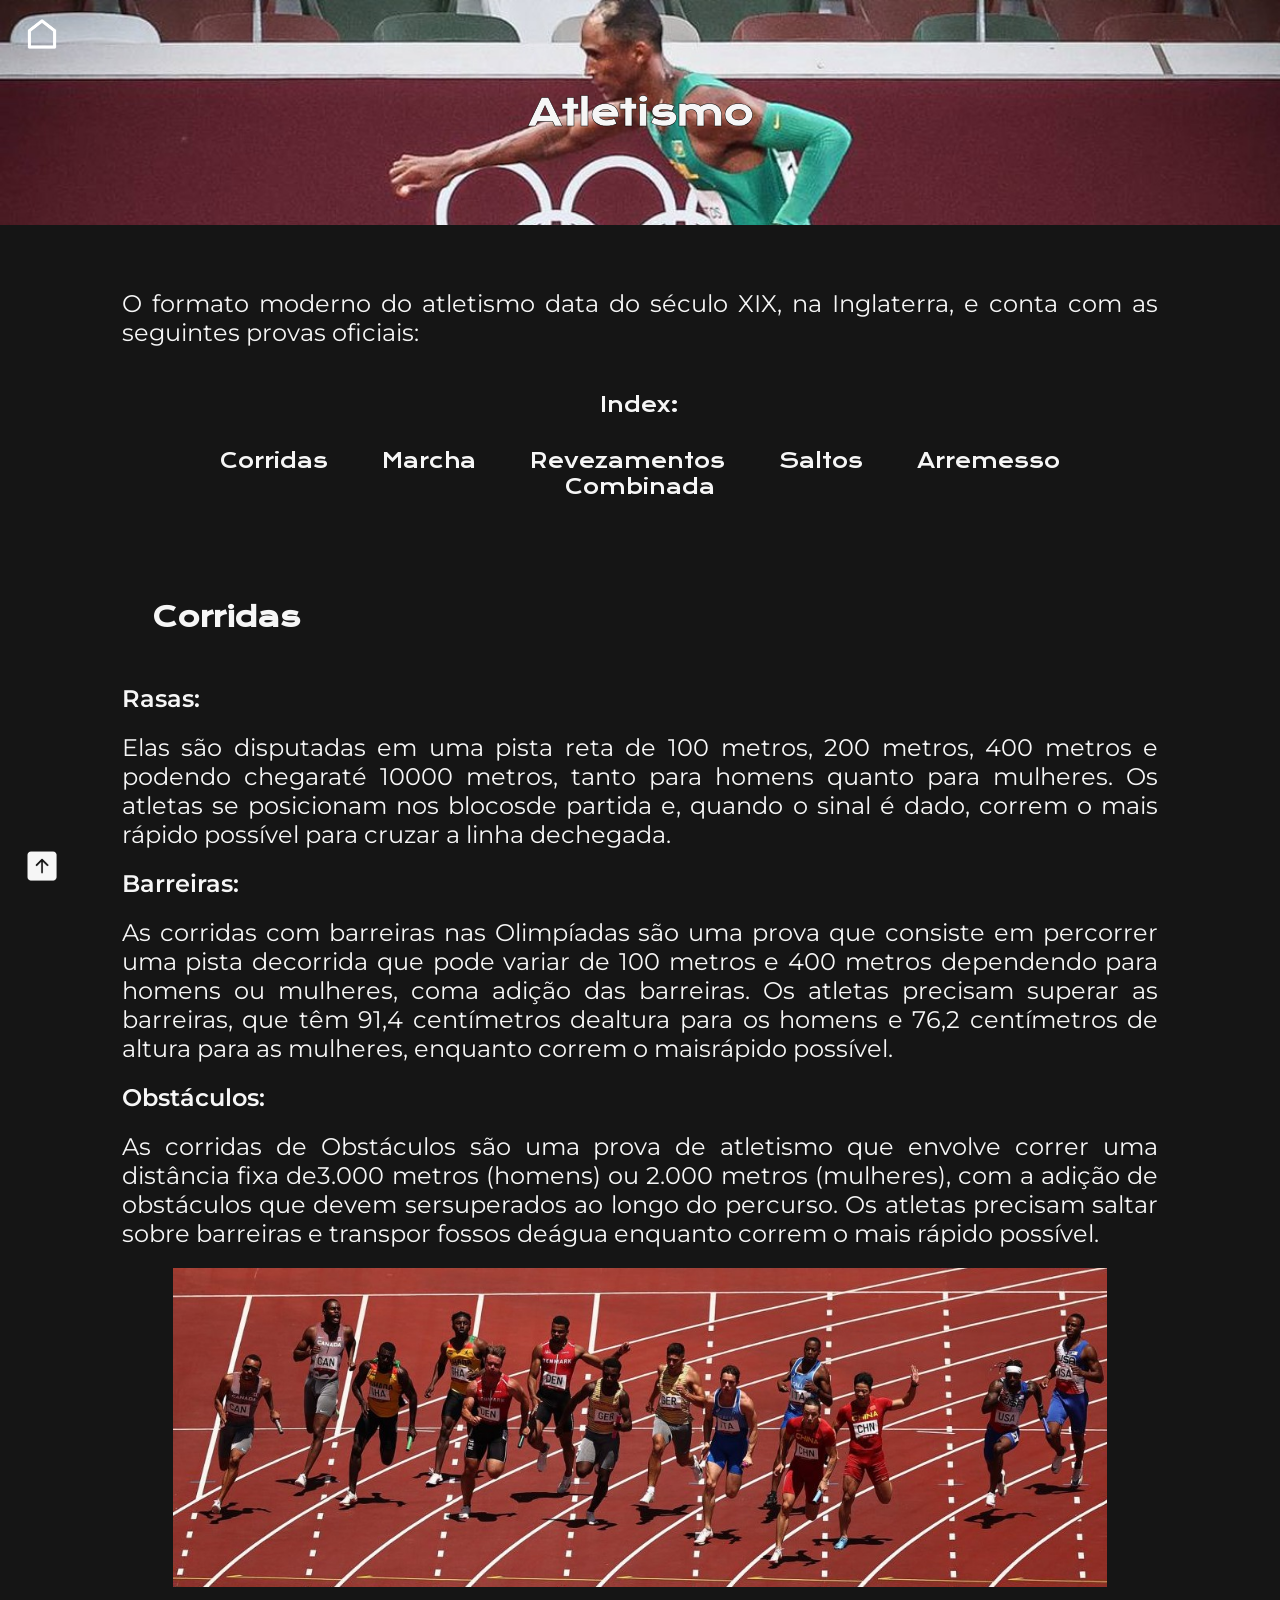
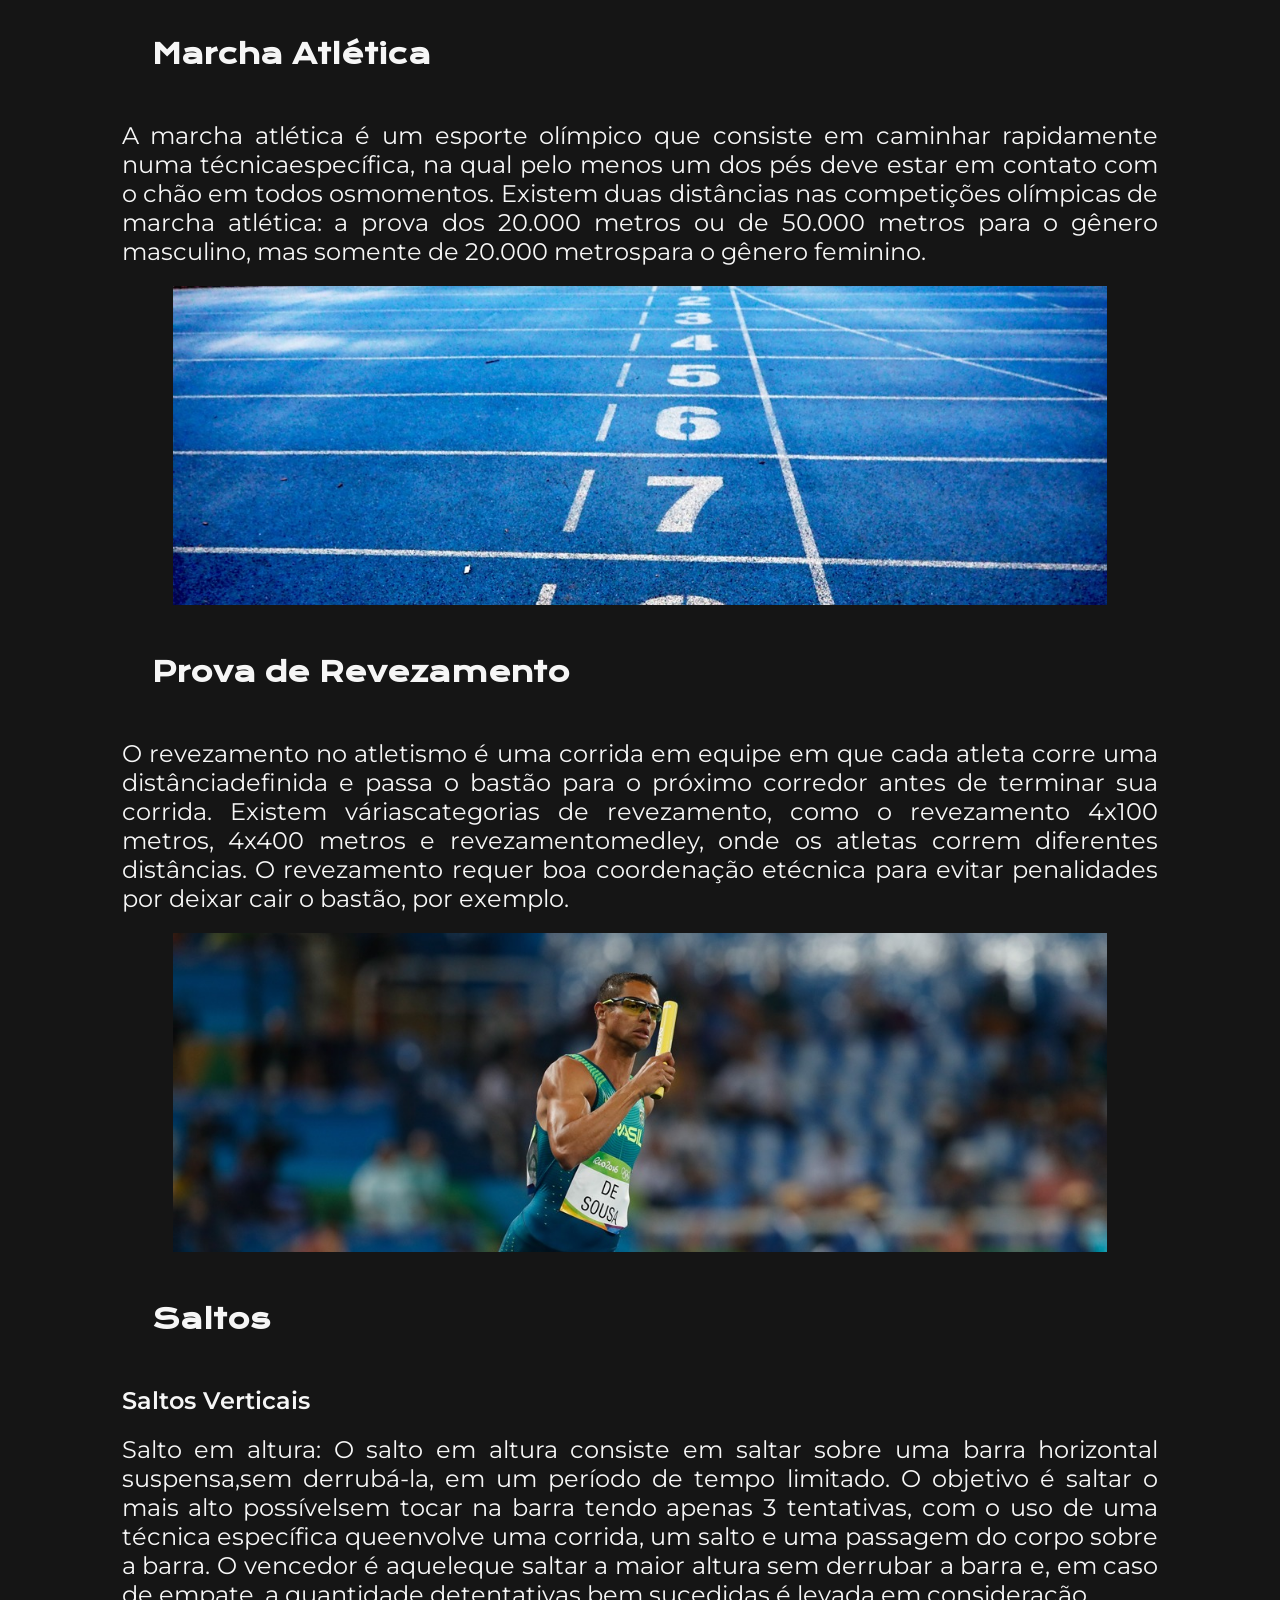
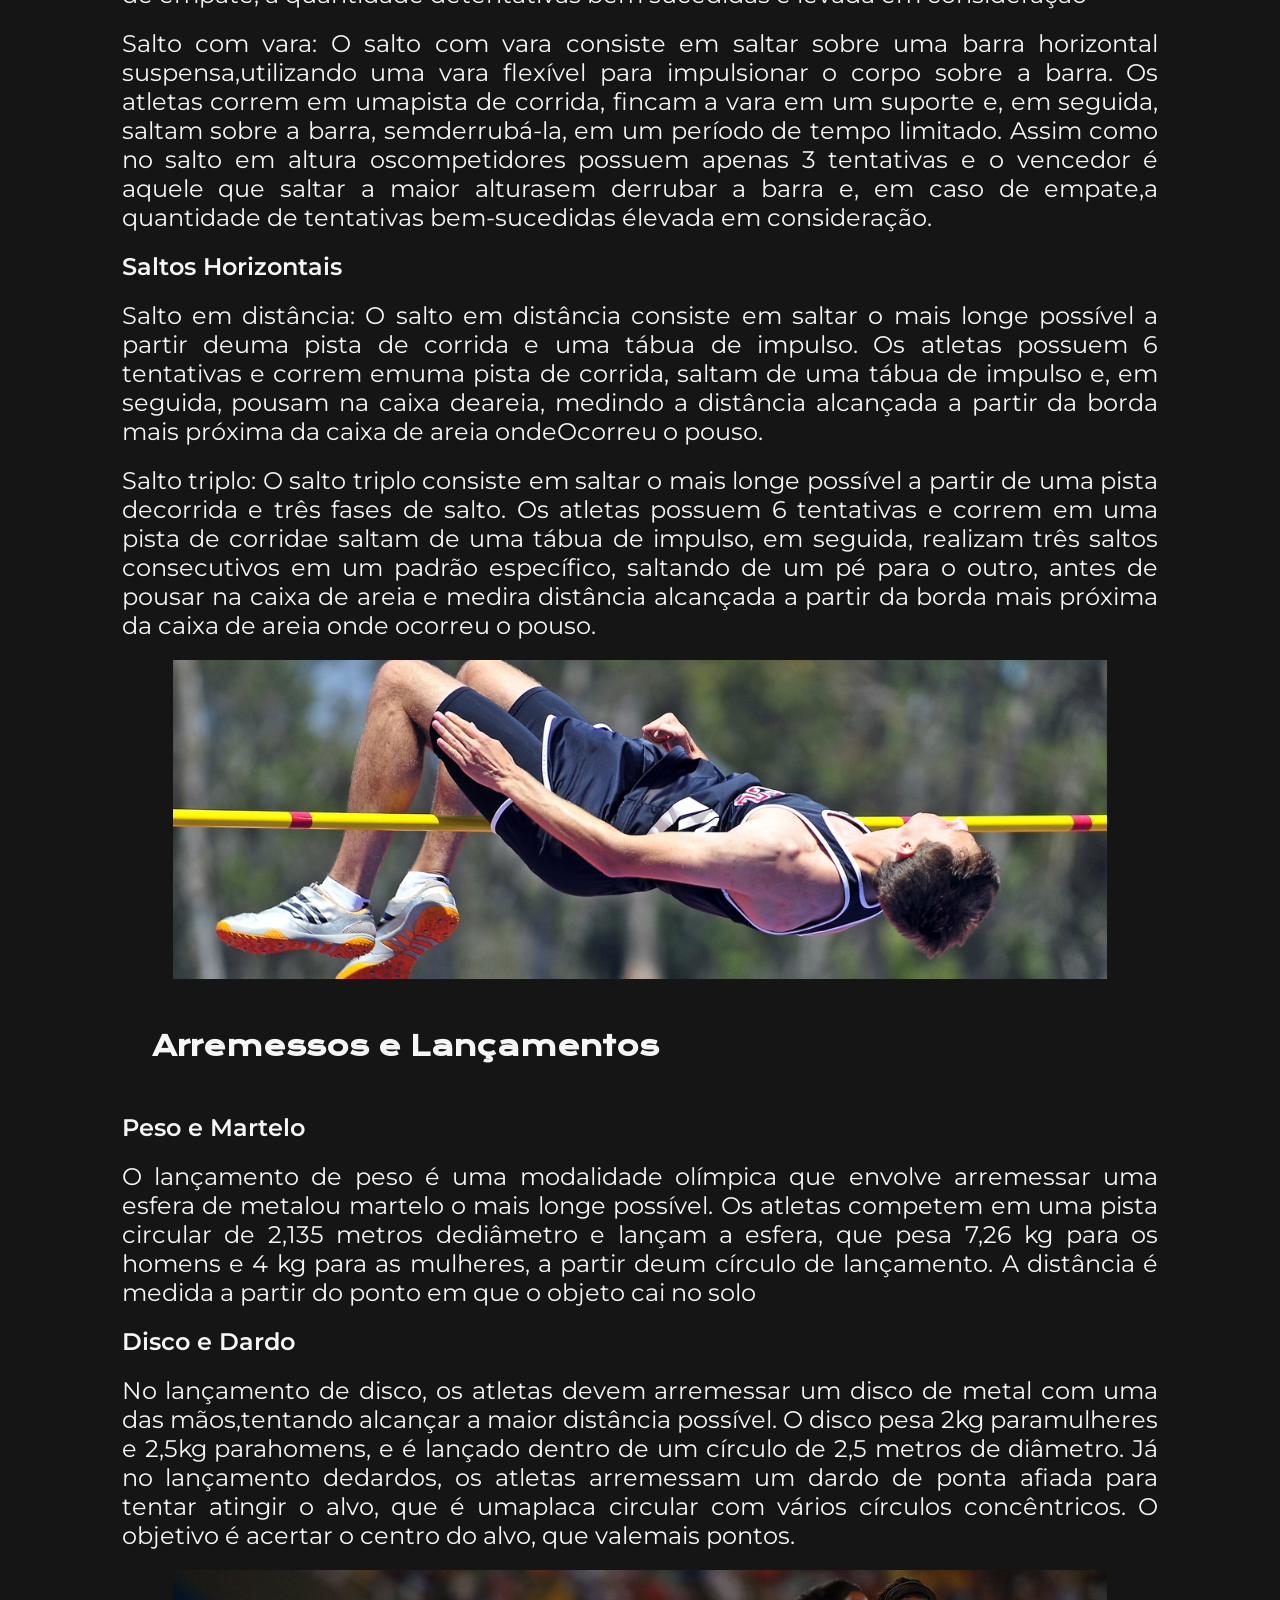
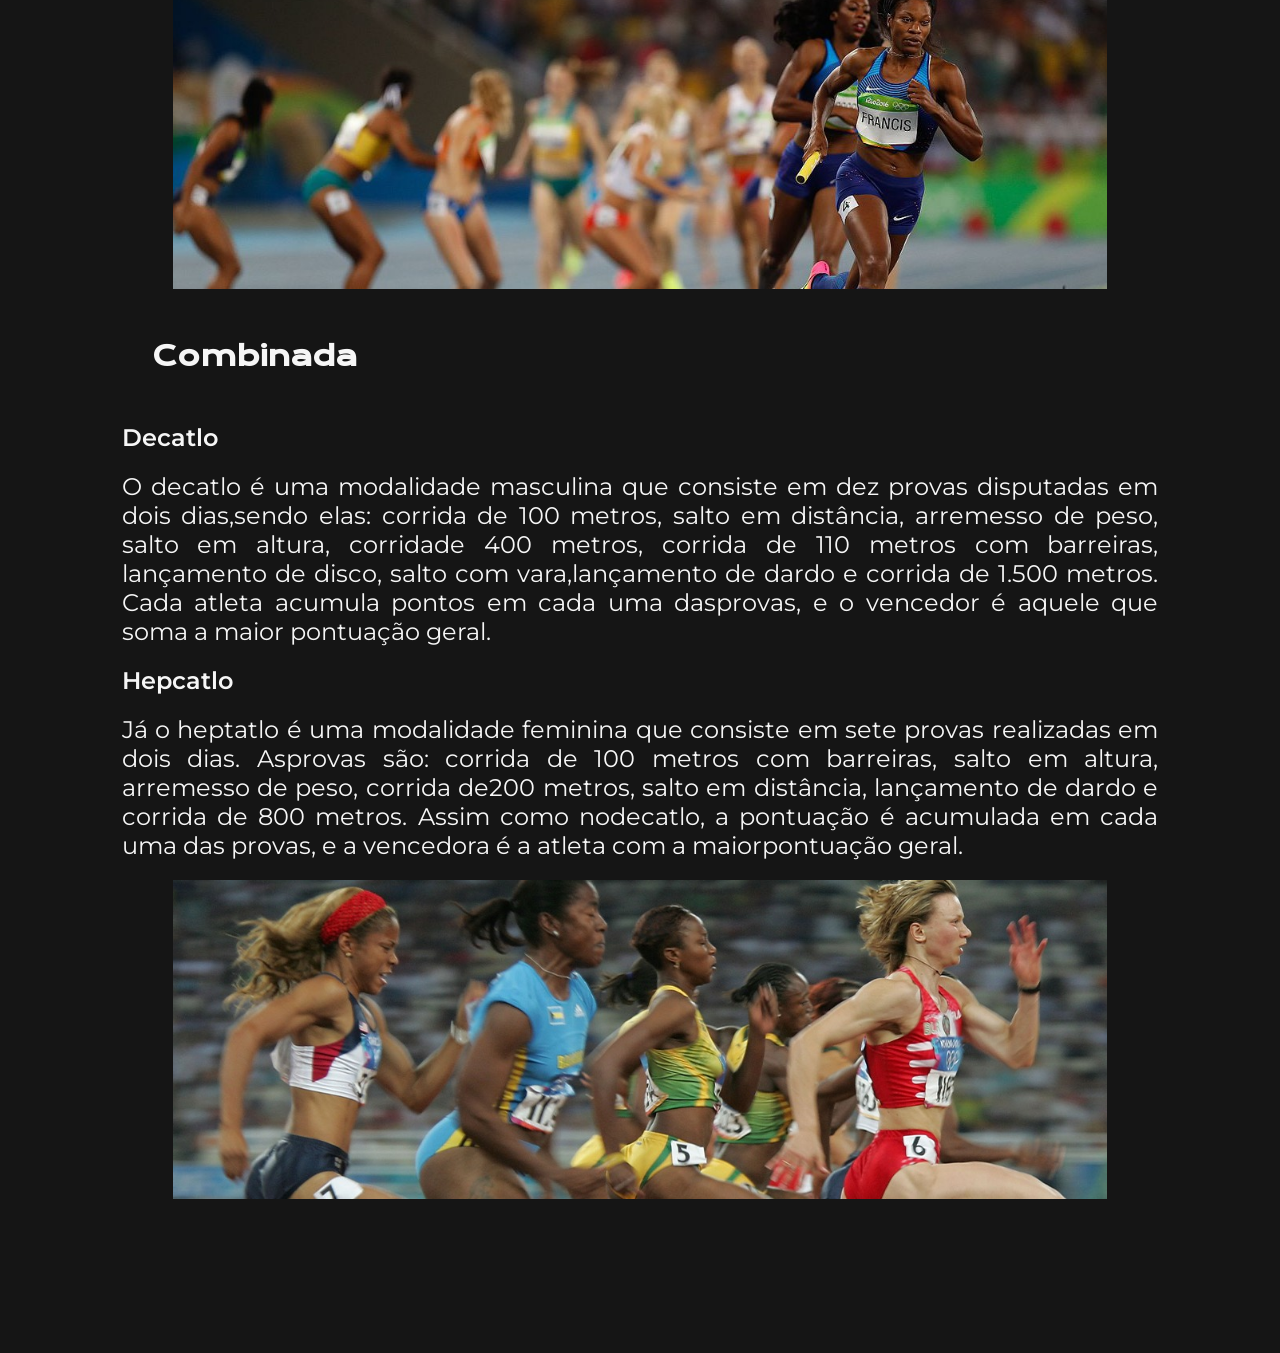
==== commit aa2174bf: "projeto completo" ====
--- a/html/atletismo.html
+++ b/html/atletismo.html
@@ -10,7 +10,7 @@
 <body>
 
 <header id="topo" class="cabecalho" style="background-image: url(/assets/imagens_cabecalhos/cabecalho_atletismo.jpeg);">
-        <a href="/html/menu.html"><img class="botao__cabecalho" src="/assets/home.png" alt=""></a>
+        <a class="botao__cabecalho" href="/html/menu.html"><img class="botao__cabecalho" src="/assets/home.png"></a>
         <h1 class="apresentacao__conteudo__titulo">Atletismo</h1> 
 
 </header>
@@ -27,7 +27,7 @@
             <a href="#mar__atle" class="index">Marcha</a>
             <a href="#revez" class="index">Revezamentos</a>
             <a href="#saltos" class="index">Saltos</a>
-            <a href="#arrem__lanca" class="index">Arremesso</a>⠀
+            <a href="#arrem__lanca" class="index">Arremesso</a>
             <a href="#comb" class="index">Combinada</a>
         </div>
 
@@ -127,7 +127,7 @@
 </main>
 
 <footer class="rodape">
-    <a href="#topo"><img class="botao__rodape" src="/assets/seta.png"></a>
+    <a href="#topo" class="botao__rodape"><img src="/assets/seta.png" class="botao__rodape"></a>
 </footer>
 
 </body>
--- a/styles/style.css
+++ b/styles/style.css
@@ -85,7 +85,7 @@
     margin: 0 auto;
     display: flex;
     justify-content: center;
-    gap: 32px;
+    gap: 28px;
 }
 
 .menu__olimpiadas {
@@ -107,8 +107,10 @@
     border: black 2px solid;
     border-radius: 10px;
     background-size: cover;
-
-}
+    -webkit-text-stroke: 1px black;
+
+}
+
 
 .icone__esportes:hover {
     cursor: pointer;
@@ -159,6 +161,7 @@
     width: 100%;
     text-align: center;
     gap: 10px;
+    margin: 0;
     padding-bottom: 50px;
 }
 
@@ -182,6 +185,7 @@
     text-align: center;
     background-color: var(--cor-fundo);
     background-size: cover;
+    -webkit-text-stroke: 0.5px rgb(0, 0, 0);
 }
 
 .botao__cabecalho {
@@ -192,6 +196,7 @@
     top: 2%;
 }
 
+
 .apresentacao__conteudo__titulo {
     font-size: 2.25rem;
     font-family: var(--fonte-titulo);
@@ -227,6 +232,7 @@
 .rodape {
     align-items: start;
     padding: 5% 0 2% 0;
+
 }
 
 .botao__rodape {
@@ -237,6 +243,13 @@
     bottom: 2%;
 }
 
+.botao__rodape:focus {
+    border: #f6f6f6 2px solid;
+    border-radius: 5px;
+    width: 32px;
+    height: 32px;
+}
+
 .imagens {
     width: 90%;
     object-fit: contain;
@@ -250,6 +263,9 @@
     .index {
         font-size: 1.25rem;
     }
+
+
+
 }
 
 @media (max-width: 1024px) {
@@ -265,6 +281,27 @@
         font-size: 0.8rem;
         padding: 10px;
     }
+
+    .icone__esportes {
+        font-size: 1.5rem;
+    }
+
+    .icone__olimpiadas {
+        font-size: 2rem;
+    }
+
+    .menu__esportes {
+        padding: 2%;
+        width: 35vw;
+        gap: 20px;
+    }
+    .pequeno {
+        opacity: 0;
+    }
+
+    span {
+        background-color: #ffffff;
+    }
 }
 
 @media (max-width: 425px) {
@@ -295,4 +332,11 @@
         padding: 20px;
     }
     
+    .icone__esportes {
+        font-size: 0.8rem;
+    }
+
+    .icone__olimpiadas {
+        font-size: 1.5rem;
+    }
 }
